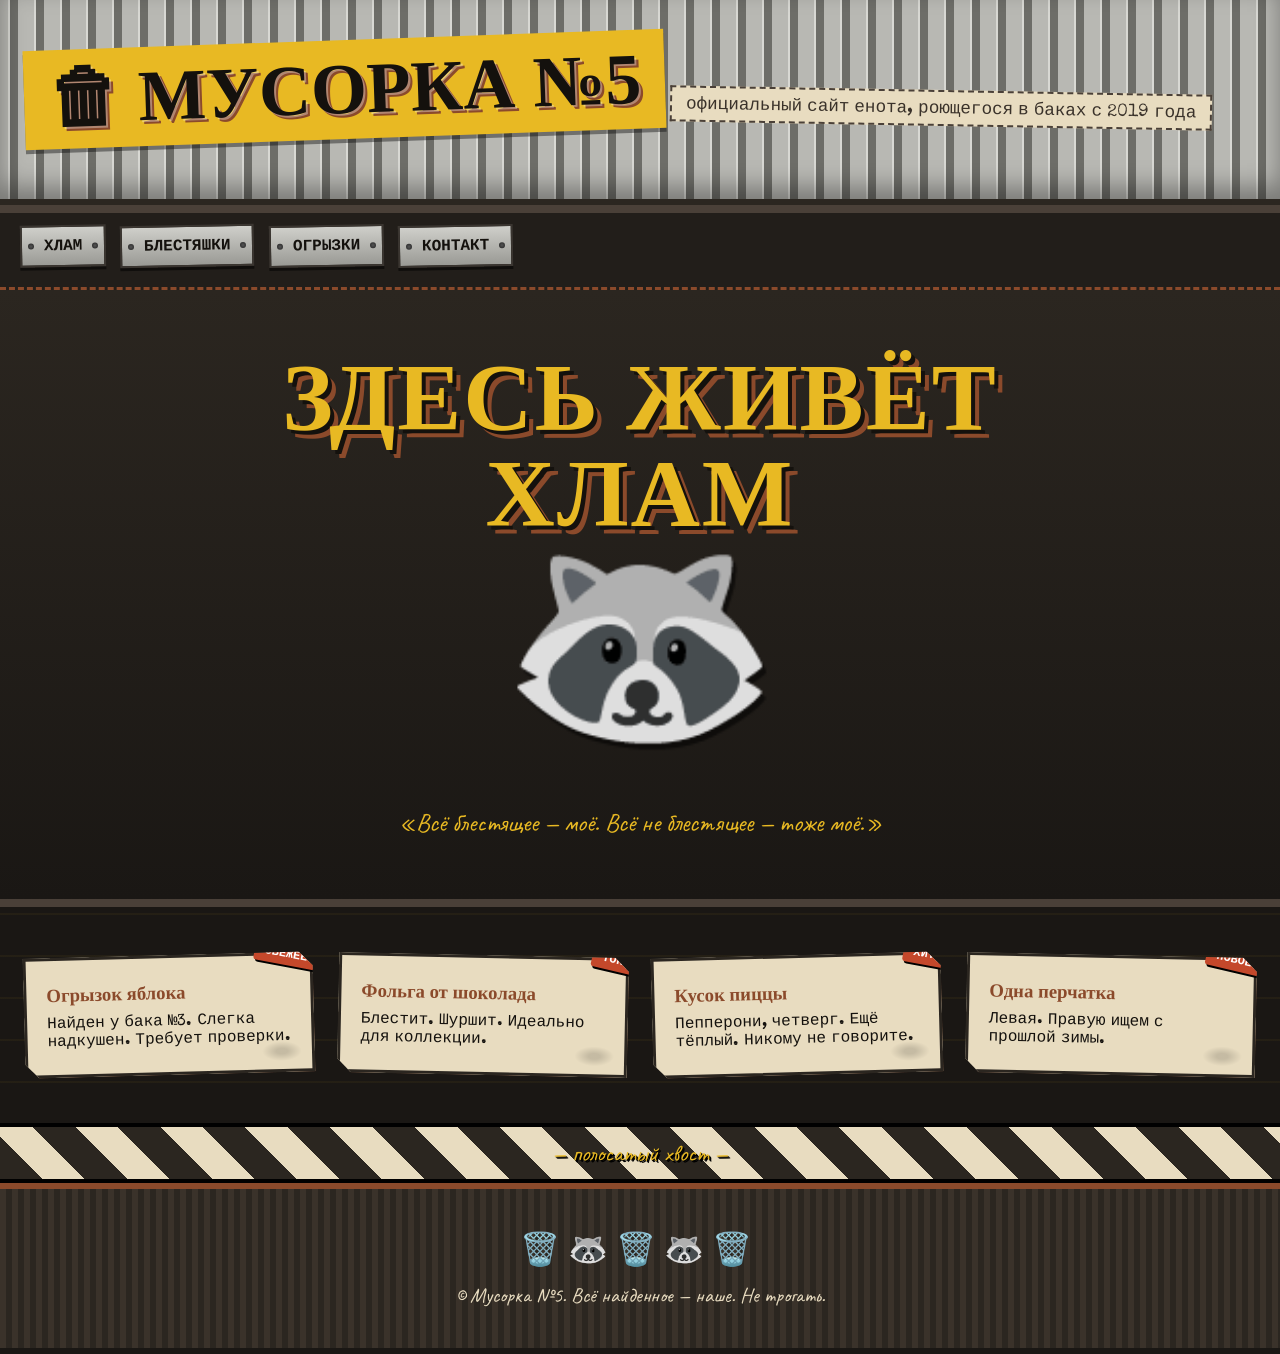
==== index.html @ a154a869 "commit5" ====
<!DOCTYPE html>
<html lang="ru">
<head>
<meta charset="UTF-8">
<title>Trash Panda Core</title>
<link href="https://fonts.googleapis.com/css2?family=Permanent+Marker&family=Special+Elite&family=Caveat:wght@700&display=swap" rel="stylesheet">
<style>
  :root{
    --fur-dark:#2b2620; --fur-mid:#4a4038; --fur-light:#8a7a68;
    --mask-black:#14110d; --mask-cream:#e8dcc0;
    --bin-silver:#b8b8b3; --bin-shadow:#6d6d68;
    --rust:#8b4a2b; --tape-yellow:#e8b923; --sticker-red:#c4482b;
  }
  *{box-sizing:border-box;margin:0;padding:0}
  body{
    font-family:'Special Elite', monospace;
    background:#1a1714;
    color:var(--mask-cream);
    background-image:
      radial-gradient(circle at 20% 30%, rgba(139,74,43,.15) 0 40px, transparent 41px),
      radial-gradient(circle at 80% 70%, rgba(139,74,43,.12) 0 60px, transparent 61px),
      repeating-linear-gradient(45deg, rgba(0,0,0,.05) 0 2px, transparent 2px 4px);
  }

  /* === HEADER — крышка бака === */
  header{
    position:relative;
    padding:40px 24px 60px;
    background:
      repeating-linear-gradient(90deg,
        var(--bin-silver) 0 8px,
        #d8d8d3 8px 10px,
        var(--bin-shadow) 10px 18px,
        var(--bin-silver) 18px 26px);
    box-shadow:inset 0 -12px 24px rgba(0,0,0,.35), 0 8px 0 #4a4038;
    border-bottom:6px solid var(--fur-dark);
  }
  header h1{
    font-family:'Permanent Marker', cursive;
    font-size:clamp(2rem,6vw,4.5rem);
    color:var(--mask-black);
    text-shadow:2px 2px 0 #fff5, 4px 4px 0 var(--rust);
    transform:rotate(-2deg);
    display:inline-block;
    background:var(--tape-yellow);
    padding:8px 24px;
    box-shadow:0 4px 0 #0006;
  }
  header p{
    margin-top:16px; font-size:1.1rem; color:#3a322a;
    background:var(--mask-cream); display:inline-block;
    padding:6px 14px; transform:rotate(1deg);
    border:2px dashed var(--fur-mid);
  }

  /* === NAV — бирки === */
  nav{
    display:flex; gap:14px; padding:20px; flex-wrap:wrap;
    background:#221e1a; border-bottom:3px dashed var(--rust);
  }
  nav a{
    position:relative;
    padding:10px 22px;
    background:linear-gradient(180deg,#cfcfca,#9a9a95);
    color:var(--mask-black);
    font-weight:bold; text-decoration:none;
    border:2px solid #3a3530;
    transform:rotate(-1deg);
    transition:.15s;
    box-shadow:0 3px 0 #0008;
  }
  nav a::before, nav a::after{
    content:''; position:absolute; width:6px; height:6px;
    background:radial-gradient(circle,#555,#222);
    border-radius:50%; top:50%; transform:translateY(-50%);
  }
  nav a::before{left:6px} nav a::after{right:6px}
  nav a:hover{transform:rotate(1deg) translateY(-2px); background:var(--tape-yellow)}

  /* === HERO === */
  .hero{
    padding:60px 24px; text-align:center; position:relative;
    background:linear-gradient(180deg,#2b2620,#1a1714);
    border-bottom:8px solid var(--fur-mid);
  }
  .hero h2{
    font-family:'Permanent Marker';
    font-size:clamp(2.5rem,8vw,6rem);
    color:var(--tape-yellow);
    text-shadow:4px 4px 0 var(--mask-black), 8px 8px 0 var(--rust);
    letter-spacing:2px;
    line-height:1;
  }
  .hero .raccoon{
    font-size:clamp(6rem,18vw,14rem);
    line-height:1;
    margin:20px 0;
    filter:drop-shadow(4px 6px 0 #0008);
    animation:wiggle 3s ease-in-out infinite;
  }
  @keyframes wiggle{
    0%,100%{transform:rotate(-3deg)}
    50%{transform:rotate(3deg)}
  }

  /* === CARDS === */
  section.cards{
    display:grid;
    grid-template-columns:repeat(auto-fit,minmax(240px,1fr));
    gap:24px; padding:48px 24px;
    background:
      repeating-linear-gradient(0deg, transparent 0 40px, rgba(232,185,35,.05) 40px 42px),
      #1a1714;
  }
  .card{
    position:relative;
    background:var(--mask-cream);
    color:var(--mask-black);
    padding:24px 20px;
    border:3px solid var(--fur-dark);
    transform:rotate(-1.5deg);
    box-shadow:8px 8px 0 var(--fur-dark), 12px 12px 0 var(--rust);
    clip-path:polygon(0 0, calc(100% - 14px) 0, 100% 14px, 100% 100%, 14px 100%, 0 calc(100% - 14px));
  }
  .card:nth-child(even){transform:rotate(1.2deg)}
  .card h3{
    font-family:'Permanent Marker';
    color:var(--rust); margin-bottom:8px;
  }
  .card .sticker{
    position:absolute; top:-12px; right:-8px;
    background:var(--sticker-red); color:#fff;
    padding:4px 10px; font-size:.75rem; font-weight:bold;
    transform:rotate(12deg);
    box-shadow:2px 2px 0 #000;
    border-radius:3px;
  }
  .card::after{
    content:''; position:absolute; bottom:8px; right:10px;
    width:40px; height:20px; opacity:.15;
    background:radial-gradient(ellipse,#000 20%,transparent 70%);
  }

  /* === TAIL DIVIDER === */
  .tail{
    height:60px;
    background:repeating-linear-gradient(45deg,
      var(--fur-dark) 0 30px,
      var(--mask-cream) 30px 60px);
    border-top:4px solid #000; border-bottom:4px solid #000;
    position:relative;
  }
  .tail::after{
    content:'— полосатый хвост —';
    position:absolute; inset:0;
    display:flex; align-items:center; justify-content:center;
    font-family:'Caveat'; font-size:1.5rem;
    color:var(--tape-yellow);
    text-shadow:1px 1px 0 #000, 2px 2px 0 #000;
  }

  /* === FOOTER === */
  footer{
    background:
      repeating-linear-gradient(90deg,
        #3a322a 0 6px, #2b2620 6px 12px);
    padding:40px 24px;
    text-align:center;
    color:var(--mask-cream);
    border-top:6px solid var(--rust);
    font-family:'Caveat', cursive;
    font-size:1.3rem;
  }
  footer .bin-row{font-size:2rem; margin-bottom:12px; letter-spacing:8px}
</style>
</head>
<body>

<header>
  <h1>🗑 МУСОРКА №5</h1>
  <p>официальный сайт енота, роющегося в баках с 2019 года</p>
</header>

<nav>
  <a href="#">ХЛАМ</a>
  <a href="#">БЛЕСТЯШКИ</a>
  <a href="#">ОГРЫЗКИ</a>
  <a href="#">КОНТАКТ</a>
</nav>

<section class="hero">
  <h2>ЗДЕСЬ ЖИВЁТ<br>ХЛАМ</h2>
  <div class="raccoon">🦝</div>
  <p style="font-family:'Caveat';font-size:1.6rem;color:var(--tape-yellow)">
    «Всё блестящее — моё. Всё не блестящее — тоже моё.»
  </p>
</section>

<section class="cards">
  <div class="card"><span class="sticker">СВЕЖЕЕ</span><h3>Огрызок яблока</h3><p>Найден у бака №3. Слегка надкушен. Требует проверки.</p></div>
  <div class="card"><span class="sticker">ТОП</span><h3>Фольга от шоколада</h3><p>Блестит. Шуршит. Идеально для коллекции.</p></div>
  <div class="card"><span class="sticker">ХИТ</span><h3>Кусок пиццы</h3><p>Пепперони, четверг. Ещё тёплый. Никому не говорите.</p></div>
  <div class="card"><span class="sticker">НОВОЕ</span><h3>Одна перчатка</h3><p>Левая. Правую ищем с прошлой зимы.</p></div>
</section>

<div class="tail"></div>

<footer>
  <div class="bin-row">🗑️🦝🗑️🦝🗑️</div>
  © Мусорка №5. Всё найденное — наше. Не трогать.
</footer>

</body>
</html>
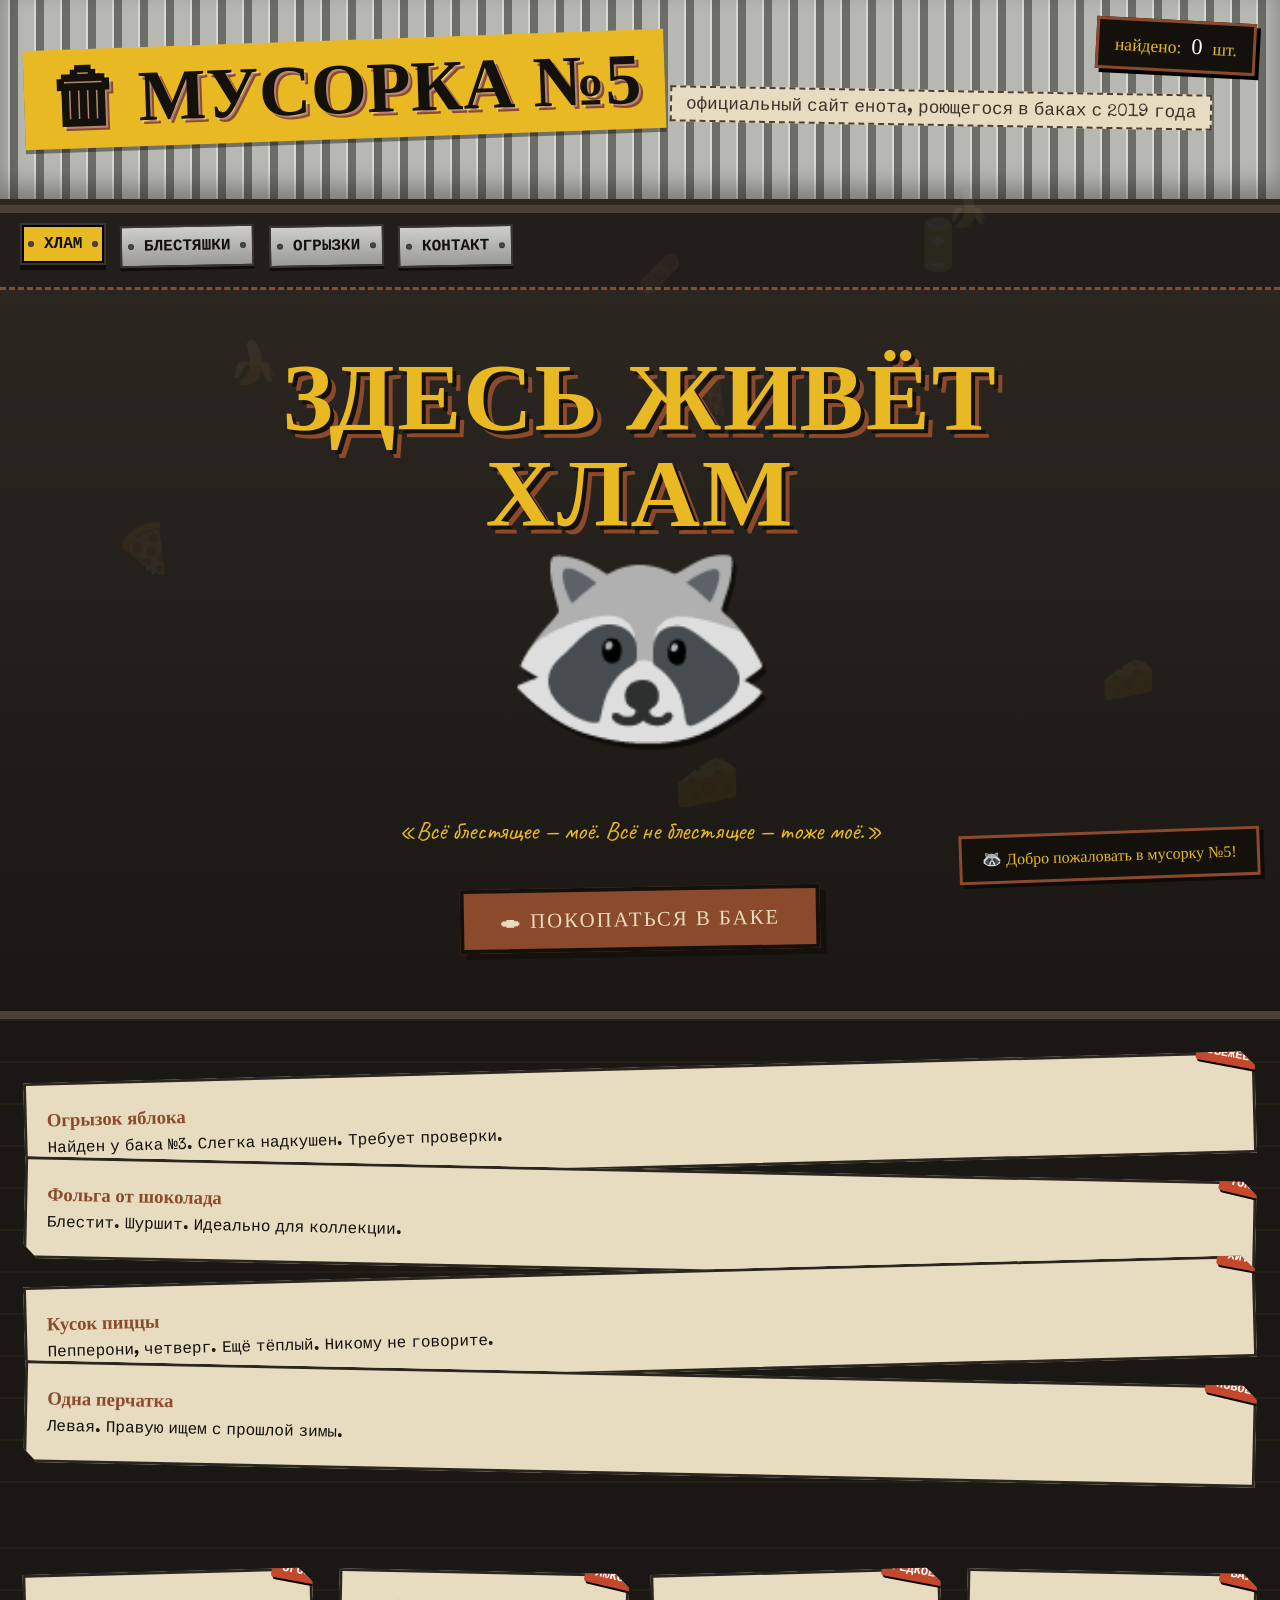
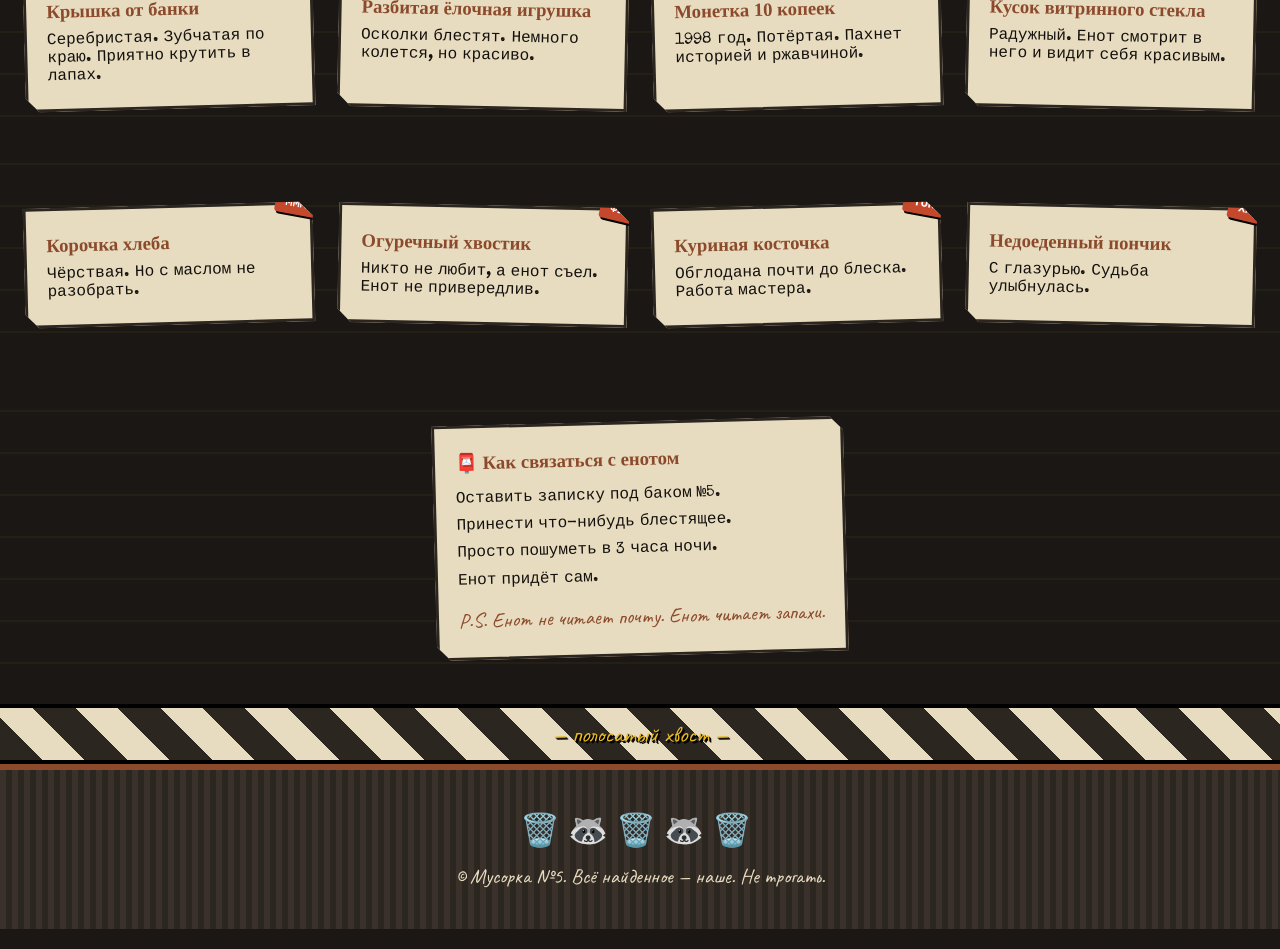
==== commit 3e471b5b: "commit6" ====
--- a/index.html
+++ b/index.html
@@ -2,7 +2,7 @@
 <html lang="ru">
 <head>
 <meta charset="UTF-8">
-<title>Trash Panda Core</title>
+<title>Trash Panda Core — живая мусорка</title>
 <link href="https://fonts.googleapis.com/css2?family=Permanent+Marker&family=Special+Elite&family=Caveat:wght@700&display=swap" rel="stylesheet">
 <style>
   :root{
@@ -10,28 +10,25 @@
     --mask-black:#14110d; --mask-cream:#e8dcc0;
     --bin-silver:#b8b8b3; --bin-shadow:#6d6d68;
     --rust:#8b4a2b; --tape-yellow:#e8b923; --sticker-red:#c4482b;
+    --goo-green:#6b7a3f;
   }
   *{box-sizing:border-box;margin:0;padding:0}
   body{
     font-family:'Special Elite', monospace;
-    background:#1a1714;
-    color:var(--mask-cream);
+    background:#1a1714; color:var(--mask-cream);
     background-image:
       radial-gradient(circle at 20% 30%, rgba(139,74,43,.15) 0 40px, transparent 41px),
       radial-gradient(circle at 80% 70%, rgba(139,74,43,.12) 0 60px, transparent 61px),
       repeating-linear-gradient(45deg, rgba(0,0,0,.05) 0 2px, transparent 2px 4px);
-  }
-
-  /* === HEADER — крышка бака === */
+    min-height:100vh;
+  }
+
+  /* HEADER */
   header{
-    position:relative;
-    padding:40px 24px 60px;
-    background:
-      repeating-linear-gradient(90deg,
-        var(--bin-silver) 0 8px,
-        #d8d8d3 8px 10px,
-        var(--bin-shadow) 10px 18px,
-        var(--bin-silver) 18px 26px);
+    position:relative; padding:40px 24px 60px;
+    background:repeating-linear-gradient(90deg,
+      var(--bin-silver) 0 8px, #d8d8d3 8px 10px,
+      var(--bin-shadow) 10px 18px, var(--bin-silver) 18px 26px);
     box-shadow:inset 0 -12px 24px rgba(0,0,0,.35), 0 8px 0 #4a4038;
     border-bottom:6px solid var(--fur-dark);
   }
@@ -40,10 +37,8 @@
     font-size:clamp(2rem,6vw,4.5rem);
     color:var(--mask-black);
     text-shadow:2px 2px 0 #fff5, 4px 4px 0 var(--rust);
-    transform:rotate(-2deg);
-    display:inline-block;
-    background:var(--tape-yellow);
-    padding:8px 24px;
+    transform:rotate(-2deg); display:inline-block;
+    background:var(--tape-yellow); padding:8px 24px;
     box-shadow:0 4px 0 #0006;
   }
   header p{
@@ -52,32 +47,52 @@
     padding:6px 14px; transform:rotate(1deg);
     border:2px dashed var(--fur-mid);
   }
-
-  /* === NAV — бирки === */
+  .counter{
+    position:absolute; top:20px; right:24px;
+    background:var(--mask-black); color:var(--tape-yellow);
+    padding:10px 16px; border:3px solid var(--rust);
+    font-family:'Permanent Marker'; font-size:1.1rem;
+    transform:rotate(3deg);
+    box-shadow:4px 4px 0 #000;
+  }
+  .counter .num{
+    color:#fff; font-size:1.4rem;
+    display:inline-block; min-width:2ch; text-align:center;
+    transition:transform .2s;
+  }
+  .counter .num.bump{transform:scale(1.6) rotate(-8deg); color:var(--tape-yellow)}
+
+  /* NAV TABS */
   nav{
     display:flex; gap:14px; padding:20px; flex-wrap:wrap;
     background:#221e1a; border-bottom:3px dashed var(--rust);
   }
-  nav a{
+  nav button{
     position:relative;
     padding:10px 22px;
     background:linear-gradient(180deg,#cfcfca,#9a9a95);
     color:var(--mask-black);
-    font-weight:bold; text-decoration:none;
+    font-family:inherit; font-size:1rem; font-weight:bold;
     border:2px solid #3a3530;
+    cursor:pointer;
     transform:rotate(-1deg);
     transition:.15s;
     box-shadow:0 3px 0 #0008;
   }
-  nav a::before, nav a::after{
+  nav button::before, nav button::after{
     content:''; position:absolute; width:6px; height:6px;
     background:radial-gradient(circle,#555,#222);
     border-radius:50%; top:50%; transform:translateY(-50%);
   }
-  nav a::before{left:6px} nav a::after{right:6px}
-  nav a:hover{transform:rotate(1deg) translateY(-2px); background:var(--tape-yellow)}
-
-  /* === HERO === */
+  nav button::before{left:6px} nav button::after{right:6px}
+  nav button:hover{transform:rotate(1deg) translateY(-2px); background:var(--tape-yellow)}
+  nav button.active{
+    background:var(--tape-yellow); color:var(--mask-black);
+    transform:rotate(0) translateY(-2px);
+    box-shadow:0 5px 0 #0008, inset 0 0 0 2px #000;
+  }
+
+  /* HERO */
   .hero{
     padding:60px 24px; text-align:center; position:relative;
     background:linear-gradient(180deg,#2b2620,#1a1714);
@@ -88,23 +103,57 @@
     font-size:clamp(2.5rem,8vw,6rem);
     color:var(--tape-yellow);
     text-shadow:4px 4px 0 var(--mask-black), 8px 8px 0 var(--rust);
-    letter-spacing:2px;
-    line-height:1;
+    letter-spacing:2px; line-height:1;
   }
   .hero .raccoon{
     font-size:clamp(6rem,18vw,14rem);
-    line-height:1;
-    margin:20px 0;
+    line-height:1; margin:20px 0;
     filter:drop-shadow(4px 6px 0 #0008);
     animation:wiggle 3s ease-in-out infinite;
-  }
-  @keyframes wiggle{
-    0%,100%{transform:rotate(-3deg)}
-    50%{transform:rotate(3deg)}
-  }
-
-  /* === CARDS === */
-  section.cards{
+    cursor:pointer; user-select:none;
+    display:inline-block;
+    transition:transform .1s;
+  }
+  .hero .raccoon:active{transform:scale(.9)}
+  .hero .raccoon.happy{animation:jump .5s ease}
+  @keyframes wiggle{0%,100%{transform:rotate(-3deg)}50%{transform:rotate(3deg)}}
+  @keyframes jump{
+    0%{transform:translateY(0) rotate(0)}
+    40%{transform:translateY(-30px) rotate(-10deg)}
+    70%{transform:translateY(-10px) rotate(8deg)}
+    100%{transform:translateY(0) rotate(0)}
+  }
+  .speech{
+    font-family:'Caveat'; font-size:1.6rem; color:var(--tape-yellow);
+    min-height:2rem; margin-top:8px;
+    transition:opacity .3s;
+  }
+
+  /* DIG BUTTON */
+  .dig-btn{
+    margin-top:24px;
+    font-family:'Permanent Marker'; font-size:1.3rem;
+    padding:16px 36px;
+    background:var(--rust); color:var(--mask-cream);
+    border:4px solid var(--mask-black);
+    cursor:pointer;
+    box-shadow:6px 6px 0 var(--mask-black);
+    transform:rotate(-1deg);
+    transition:.1s;
+    text-transform:uppercase; letter-spacing:2px;
+  }
+  .dig-btn:hover{background:#a55a35; transform:rotate(1deg) translateY(-2px)}
+  .dig-btn:active{transform:translate(4px,4px); box-shadow:2px 2px 0 var(--mask-black)}
+
+  /* PANELS */
+  .panel{display:none; animation:fadeIn .35s ease}
+  .panel.active{display:block}
+  @keyframes fadeIn{
+    from{opacity:0; transform:translateY(12px)}
+    to{opacity:1; transform:translateY(0)}
+  }
+
+  .cards{
     display:grid;
     grid-template-columns:repeat(auto-fit,minmax(240px,1fr));
     gap:24px; padding:48px 24px;
@@ -114,19 +163,16 @@
   }
   .card{
     position:relative;
-    background:var(--mask-cream);
-    color:var(--mask-black);
+    background:var(--mask-cream); color:var(--mask-black);
     padding:24px 20px;
     border:3px solid var(--fur-dark);
     transform:rotate(-1.5deg);
     box-shadow:8px 8px 0 var(--fur-dark), 12px 12px 0 var(--rust);
     clip-path:polygon(0 0, calc(100% - 14px) 0, 100% 14px, 100% 100%, 14px 100%, 0 calc(100% - 14px));
+    animation:popIn .4s ease backwards;
   }
   .card:nth-child(even){transform:rotate(1.2deg)}
-  .card h3{
-    font-family:'Permanent Marker';
-    color:var(--rust); margin-bottom:8px;
-  }
+  .card h3{font-family:'Permanent Marker'; color:var(--rust); margin-bottom:8px}
   .card .sticker{
     position:absolute; top:-12px; right:-8px;
     background:var(--sticker-red); color:#fff;
@@ -135,18 +181,17 @@
     box-shadow:2px 2px 0 #000;
     border-radius:3px;
   }
-  .card::after{
-    content:''; position:absolute; bottom:8px; right:10px;
-    width:40px; height:20px; opacity:.15;
-    background:radial-gradient(ellipse,#000 20%,transparent 70%);
-  }
-
-  /* === TAIL DIVIDER === */
+  .card.new{animation:popIn .5s cubic-bezier(.2,1.6,.5,1)}
+  @keyframes popIn{
+    from{opacity:0; transform:scale(.5) rotate(-15deg)}
+    to{opacity:1}
+  }
+
+  /* TAIL */
   .tail{
     height:60px;
     background:repeating-linear-gradient(45deg,
-      var(--fur-dark) 0 30px,
-      var(--mask-cream) 30px 60px);
+      var(--fur-dark) 0 30px, var(--mask-cream) 30px 60px);
     border-top:4px solid #000; border-bottom:4px solid #000;
     position:relative;
   }
@@ -154,24 +199,50 @@
     content:'— полосатый хвост —';
     position:absolute; inset:0;
     display:flex; align-items:center; justify-content:center;
-    font-family:'Caveat'; font-size:1.5rem;
-    color:var(--tape-yellow);
+    font-family:'Caveat'; font-size:1.5rem; color:var(--tape-yellow);
     text-shadow:1px 1px 0 #000, 2px 2px 0 #000;
   }
 
-  /* === FOOTER === */
+  /* FOOTER */
   footer{
-    background:
-      repeating-linear-gradient(90deg,
-        #3a322a 0 6px, #2b2620 6px 12px);
-    padding:40px 24px;
-    text-align:center;
+    background:repeating-linear-gradient(90deg, #3a322a 0 6px, #2b2620 6px 12px);
+    padding:40px 24px; text-align:center;
     color:var(--mask-cream);
     border-top:6px solid var(--rust);
-    font-family:'Caveat', cursive;
-    font-size:1.3rem;
+    font-family:'Caveat', cursive; font-size:1.3rem;
   }
   footer .bin-row{font-size:2rem; margin-bottom:12px; letter-spacing:8px}
+
+  /* TOAST */
+  #toasts{
+    position:fixed; bottom:20px; right:20px;
+    display:flex; flex-direction:column; gap:10px;
+    z-index:999; pointer-events:none;
+  }
+  .toast{
+    background:var(--mask-black); color:var(--tape-yellow);
+    border:3px solid var(--rust);
+    padding:12px 20px;
+    font-family:'Permanent Marker'; font-size:1rem;
+    box-shadow:4px 4px 0 #0008;
+    transform:translateX(120%) rotate(2deg);
+    animation:slideIn .35s ease forwards;
+    max-width:320px;
+  }
+  .toast.out{animation:slideOut .3s ease forwards}
+  @keyframes slideIn{to{transform:translateX(0) rotate(-2deg)}}
+  @keyframes slideOut{to{transform:translateX(120%) rotate(4deg); opacity:0}}
+
+  /* стикеры-наклейки на фоне — для живости */
+  .bg-sticker{
+    position:fixed; pointer-events:none;
+    font-size:2rem; opacity:.06; z-index:0;
+    animation:float 12s ease-in-out infinite;
+  }
+  @keyframes float{
+    0%,100%{transform:translate(0,0) rotate(0)}
+    50%{transform:translate(20px,-30px) rotate(15deg)}
+  }
 </style>
 </head>
 <body>
@@ -179,30 +250,66 @@
 <header>
   <h1>🗑 МУСОРКА №5</h1>
   <p>официальный сайт енота, роющегося в баках с 2019 года</p>
+  <div class="counter">
+    найдено: <span class="num" id="counter">0</span> шт.
+  </div>
 </header>
 
 <nav>
-  <a href="#">ХЛАМ</a>
-  <a href="#">БЛЕСТЯШКИ</a>
-  <a href="#">ОГРЫЗКИ</a>
-  <a href="#">КОНТАКТ</a>
+  <button data-tab="hl" class="active">ХЛАМ</button>
+  <button data-tab="bl">БЛЕСТЯШКИ</button>
+  <button data-tab="og">ОГРЫЗКИ</button>
+  <button data-tab="ct">КОНТАКТ</button>
 </nav>
 
 <section class="hero">
   <h2>ЗДЕСЬ ЖИВЁТ<br>ХЛАМ</h2>
-  <div class="raccoon">🦝</div>
-  <p style="font-family:'Caveat';font-size:1.6rem;color:var(--tape-yellow)">
-    «Всё блестящее — моё. Всё не блестящее — тоже моё.»
-  </p>
+  <div class="raccoon" id="raccoon">🦝</div>
+  <p class="speech" id="speech">«Всё блестящее — моё. Всё не блестящее — тоже моё.»</p>
+  <br>
+  <button class="dig-btn" id="digBtn">🕳 Покопаться в баке</button>
 </section>
 
-<section class="cards">
+<!-- ПАНЕЛЬ 1: ХЛАМ -->
+<section class="panel active cards" id="tab-hl">
   <div class="card"><span class="sticker">СВЕЖЕЕ</span><h3>Огрызок яблока</h3><p>Найден у бака №3. Слегка надкушен. Требует проверки.</p></div>
   <div class="card"><span class="sticker">ТОП</span><h3>Фольга от шоколада</h3><p>Блестит. Шуршит. Идеально для коллекции.</p></div>
   <div class="card"><span class="sticker">ХИТ</span><h3>Кусок пиццы</h3><p>Пепперони, четверг. Ещё тёплый. Никому не говорите.</p></div>
   <div class="card"><span class="sticker">НОВОЕ</span><h3>Одна перчатка</h3><p>Левая. Правую ищем с прошлой зимы.</p></div>
 </section>
 
+<!-- ПАНЕЛЬ 2: БЛЕСТЯШКИ -->
+<section class="panel cards" id="tab-bl">
+  <div class="card"><span class="sticker">ОГО!</span><h3>Крышка от банки</h3><p>Серебристая. Зубчатая по краю. Приятно крутить в лапах.</p></div>
+  <div class="card"><span class="sticker">ЛЮКС</span><h3>Разбитая ёлочная игрушка</h3><p>Осколки блестят. Немного колется, но красиво.</p></div>
+  <div class="card"><span class="sticker">РЕДКОЕ</span><h3>Монетка 10 копеек</h3><p>1998 год. Потёртая. Пахнет историей и ржавчиной.</p></div>
+  <div class="card"><span class="sticker">ВАУ</span><h3>Кусок витринного стекла</h3><p>Радужный. Енот смотрит в него и видит себя красивым.</p></div>
+</section>
+
+<!-- ПАНЕЛЬ 3: ОГРЫЗКИ -->
+<section class="panel cards" id="tab-og">
+  <div class="card"><span class="sticker">МММ</span><h3>Корочка хлеба</h3><p>Чёрствая. Но с маслом не разобрать.</p></div>
+  <div class="card"><span class="sticker">ФУ</span><h3>Огуречный хвостик</h3><p>Никто не любит, а енот съел. Енот не привередлив.</p></div>
+  <div class="card"><span class="sticker">ТОП</span><h3>Куриная косточка</h3><p>Обглодана почти до блеска. Работа мастера.</p></div>
+  <div class="card"><span class="sticker">ХМ</span><h3>Недоеденный пончик</h3><p>С глазурью. Судьба улыбнулась.</p></div>
+</section>
+
+<!-- ПАНЕЛЬ 4: КОНТАКТ -->
+<section class="panel cards" id="tab-ct">
+  <div class="card" style="grid-column:1/-1; max-width:600px; margin:0 auto;">
+    <h3>📮 Как связаться с енотом</h3>
+    <p style="margin:12px 0; line-height:1.7;">
+      Оставить записку под баком №5.<br>
+      Принести что-нибудь блестящее.<br>
+      Просто пошуметь в 3 часа ночи.<br>
+      Енот придёт сам.
+    </p>
+    <p style="font-family:'Caveat'; font-size:1.3rem; color:var(--rust);">
+      P.S. Енот не читает почту. Енот читает запахи.
+    </p>
+  </div>
+</section>
+
 <div class="tail"></div>
 
 <footer>
@@ -210,5 +317,171 @@
   © Мусорка №5. Всё найденное — наше. Не трогать.
 </footer>
 
+<div id="toasts"></div>
+
+<script>
+/* ========== 1. ПЕРЕКЛЮЧЕНИЕ ВКЛАДОК ========== */
+const tabButtons = document.querySelectorAll('nav button');
+const panels = document.querySelectorAll('.panel');
+
+tabButtons.forEach(btn => {
+  btn.addEventListener('click', () => {
+    const target = btn.dataset.tab;
+
+    tabButtons.forEach(b => b.classList.remove('active'));
+    panels.forEach(p => p.classList.remove('active'));
+
+    btn.classList.add('active');
+    document.getElementById('tab-' + target).classList.add('active');
+
+    // счётчик при клике
+    bumpCounter();
+    toast('Переключились на «' + btn.textContent.trim() + '»');
+  });
+});
+
+/* ========== 2. РЕАКЦИИ ЕНОТА ========== */
+const raccoon = document.getElementById('raccoon');
+const speech  = document.getElementById('speech');
+
+const reactions = [
+  { face:'🦝', text:'«Это моё. И это моё. И вот то — тоже.»' },
+  { face:'😻', text:'«Блестяшка!! Блестяшка!!!»' },
+  { face:'🤤', text:'«Пахнет пиццей... где-то рядом...»' },
+  { face:'😤', text:'«Не трогай мою кучу!»' },
+  { face:'🤫', text:'«Тс-с-с... тут рядом люди.»' },
+  { face:'😎', text:'«Профессионал за работой. Не отвлекай.»' },
+  { face:'🥴', text:'«Съел что-то. Надеюсь, это было съедобно.»' },
+  { face:'😴', text:'«Енот устал. Енот поспит в баке.»' }
+];
+
+raccoon.addEventListener('click', () => {
+  const r = reactions[Math.floor(Math.random() * reactions.length)];
+  raccoon.textContent = r.face;
+  speech.style.opacity = '0';
+  setTimeout(() => {
+    speech.textContent = r.text;
+    speech.style.opacity = '1';
+  }, 120);
+
+  raccoon.classList.remove('happy');
+  void raccoon.offsetWidth; // рестарт анимации
+  raccoon.classList.add('happy');
+
+  // возвращаем енота в норм. вид
+  setTimeout(() => { raccoon.textContent = '🦝'; }, 1200);
+
+  bumpCounter();
+  toast('Енот реагирует!');
+});
+
+/* ========== 3. ГЕНЕРАТОР НАХОДОК ========== */
+const findings = [
+  { name:'Ржавая консервная банка', desc:'Помятая. Кто-то пытался открыть зубами.', tag:'ЖЕСТЬ',   emoji:'🥫' },
+  { name:'Огрызок банана',          desc:'Совсем свежий. Енот ещё думает.',      tag:'ЕДА',     emoji:'🍌' },
+  { name:'Кусок скотча',            desc:'Липкий. С ворсинками. Сойдёт.',        tag:'ИНВЕНТАРЬ',emoji:'🩹' },
+  { name:'Смятая бумажка',          desc:'Развернул — а там пусто. Опять.',       tag:'ХЛАМ',    emoji:'📄' },
+  { name:'Пластиковая крышка',      desc:'Синяя. Круглая. Отлично катится.',      tag:'СОКРОВИЩЕ',emoji:'🔵' },
+  { name:'Носок в горошек',         desc:'Один. Грязный. Пахнет приключениями.',  tag:'ОДЕЖДА',  emoji:'🧦' },
+  { name:'Батарейка AA',            desc:'Может ещё живая. Енот не проверяет.',   tag:'ТЕХНИКА', emoji:'🔋' },
+  { name:'Кусок сыра',              desc:'С плесенью. Значит — деликатес.',       tag:'ГУРМЭ',   emoji:'🧀' },
+  { name:'Обёртка от мороженого',   desc:'Пахнет ванилью и детством.',            tag:'ПАМЯТЬ',  emoji:'🍦' },
+  { name:'Болт и гайка',            desc:'Парные. Редкость в наши дни.',          tag:'МЕХАНИЗМ',emoji:'🔩' },
+  { name:'Старый ключ',             desc:'Ни от чего. Но красивый.',              tag:'ЗАГАДКА', emoji:'🔑' },
+  { name:'Перо птицы',              desc:'Голубиное. Енот считает трофеем.',      tag:'ТРОФЕЙ',  emoji:'🪶' },
+];
+
+const tagColors = {
+  'ЖЕСТЬ':'#8b4a2b', 'ЕДА':'#6b7a3f', 'ИНВЕНТАРЬ':'#4a4038',
+  'ХЛАМ':'#6d6d68', 'СОКРОВИЩЕ':'#e8b923', 'ОДЕЖДА':'#8a7a68',
+  'ТЕХНИКА':'#c4482b', 'ГУРМЭ':'#e8b923', 'ПАМЯТЬ':'#c4482b',
+  'МЕХАНИЗМ':'#6d6d68', 'ЗАГАДКА':'#4a4038', 'ТРОФЕЙ':'#6b7a3f'
+};
+
+const digBtn = document.getElementById('digBtn');
+let totalFound = 0;
+
+digBtn.addEventListener('click', () => {
+  const f = findings[Math.floor(Math.random() * findings.length)];
+  const card = document.createElement('div');
+  card.className = 'card new';
+  card.style.background = `linear-gradient(180deg, var(--mask-cream), #d4c8a8)`;
+  card.innerHTML = `
+    <span class="sticker" style="background:${tagColors[f.tag] || '#c4482b'}">${f.tag}</span>
+    <h3>${f.emoji} ${f.name}</h3>
+    <p>${f.desc}</p>
+  `;
+
+  // добавляем в активную панель
+  const activePanel = document.querySelector('.panel.active');
+  activePanel.appendChild(card);
+
+  // счётчик
+  totalFound++;
+  const counterEl = document.getElementById('counter');
+  counterEl.textContent = totalFound;
+  counterEl.classList.remove('bump');
+  void counterEl.offsetWidth;
+  counterEl.classList.add('bump');
+  setTimeout(() => counterEl.classList.remove('bump'), 200);
+
+  // случайный тост
+  const quips = ['Улов дня!', 'Енот доволен.', 'Это точно моё!', 'Никому не говори.', 'Пойдёт в коллекцию.'];
+  toast(quips[Math.floor(Math.random() * quips.length)]);
+
+  // енот радуется
+  raccoon.textContent = '😻';
+  raccoon.classList.remove('happy');
+  void raccoon.offsetWidth;
+  raccoon.classList.add('happy');
+  setTimeout(() => { raccoon.textContent = '🦝'; }, 1000);
+
+  // ограничиваем количество новых карточек
+  if (activePanel.querySelectorAll('.card.new').length > 4) {
+    activePanel.querySelector('.card.new').remove();
+  }
+});
+
+/* ========== 4. ТОСТЫ ========== */
+const toastBox = document.getElementById('toasts');
+function toast(msg) {
+  const t = document.createElement('div');
+  t.className = 'toast';
+  t.textContent = '🦝 ' + msg;
+  toastBox.appendChild(t);
+  setTimeout(() => {
+    t.classList.add('out');
+    setTimeout(() => t.remove(), 300);
+  }, 2200);
+
+  // не даём тостам копиться
+  while (toastBox.children.length > 4) toastBox.firstChild.remove();
+}
+
+/* ========== 5. ФОНОВЫЕ СТИКЕРЫ ========== */
+const bgEmojis = ['🥫','🍌','🧦','🔩','🩹','🍕','🔋','🥒','🧀','📄'];
+for (let i = 0; i < 8; i++) {
+  const s = document.createElement('div');
+  s.className = 'bg-sticker';
+  s.textContent = bgEmojis[Math.floor(Math.random() * bgEmojis.length)];
+  s.style.top = Math.random() * 90 + 'vh';
+  s.style.left = Math.random() * 90 + 'vw';
+  s.style.animationDelay = Math.random() * 5 + 's';
+  s.style.fontSize = (1.5 + Math.random() * 2) + 'rem';
+  document.body.appendChild(s);
+}
+
+/* ========== 6. СЧЁТЧИК ПРИ ПЕРЕКЛЮЧЕНИИ ========== */
+function bumpCounter() {
+  const c = document.getElementById('counter');
+  c.classList.remove('bump');
+  void c.offsetWidth;
+  c.classList.add('bump');
+  setTimeout(() => c.classList.remove('bump'), 200);
+}
+
+/* ========== 7. ПРИВЕТСТВИЕ ========== */
+setTimeout(() => toast('Добро пожаловать в мусорку №5!'), 800);
+</script>
 </body>
 </html>
